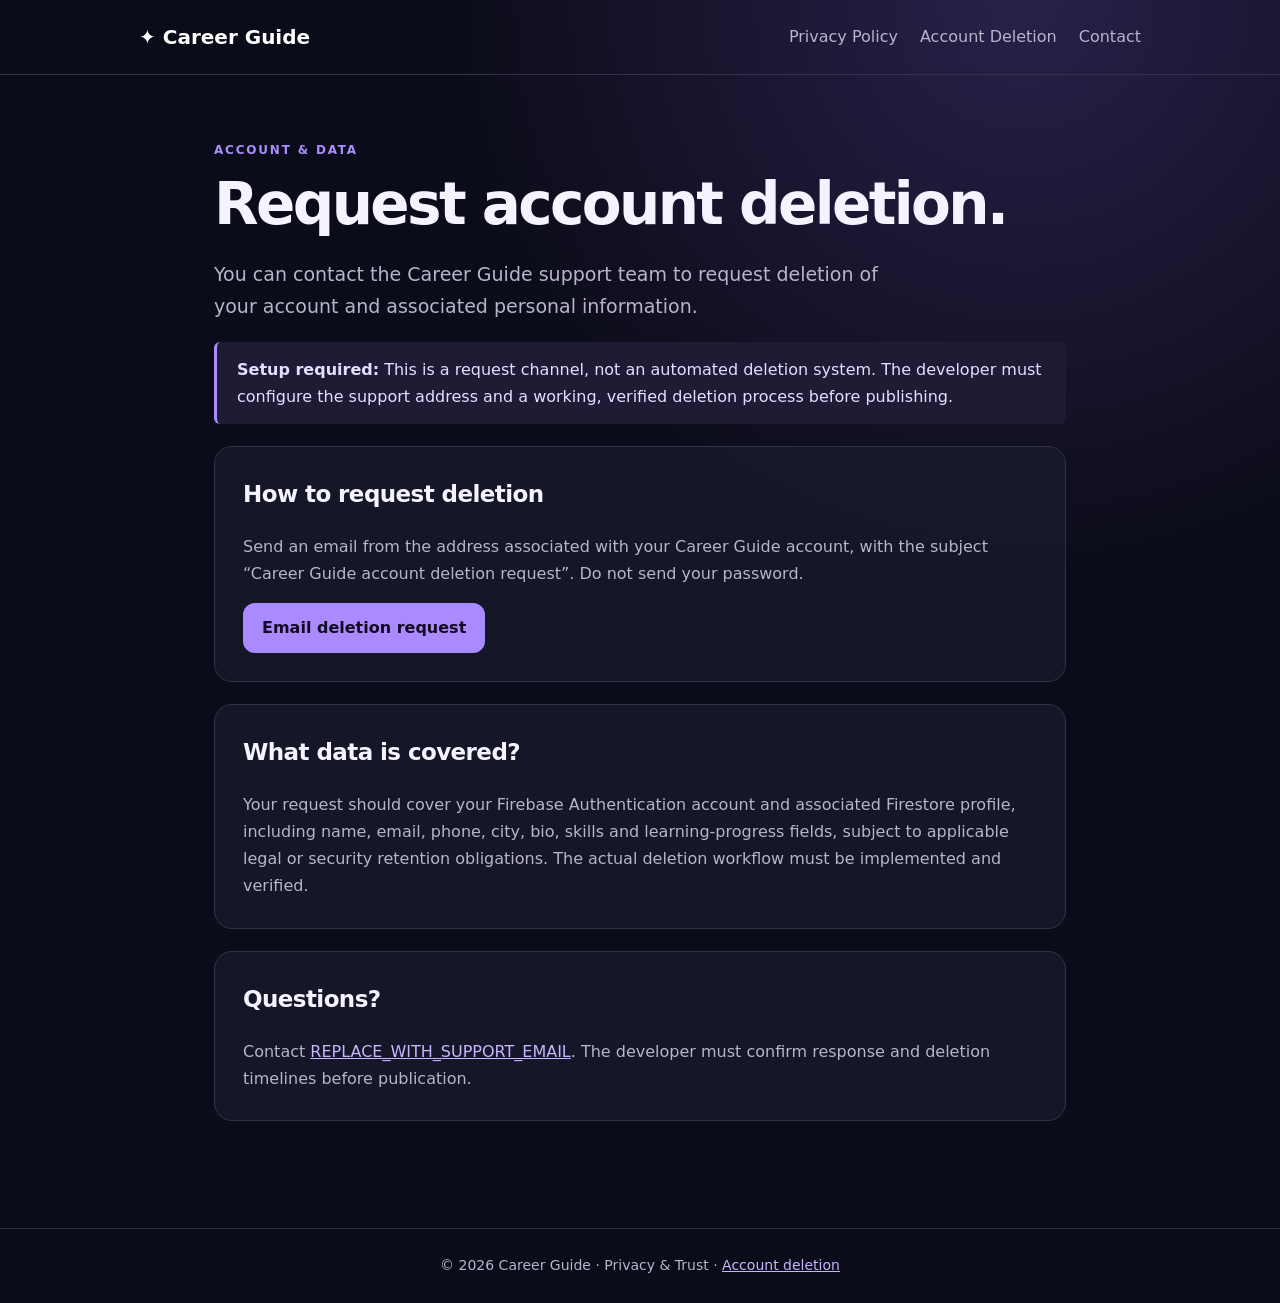
==== deletion.html @ 3474702f "Add files via upload" ====
<!doctype html><html lang="en"><head><meta charset="utf-8"><meta name="viewport" content="width=device-width,initial-scale=1"><meta name="description" content="Request Career Guide account and data deletion"><title>Account Deletion | Career Guide</title><link rel="stylesheet" href="style.css"></head><body><header><nav><a class="brand" href="index.html">✦ Career Guide</a><div class="links"><a href="index.html">Privacy Policy</a><a href="deletion.html">Account Deletion</a><a href="mailto:REPLACE_WITH_SUPPORT_EMAIL">Contact</a></div></nav></header><main><div class="eyebrow">Account &amp; Data</div><h1>Request account deletion.</h1><p class="intro">You can contact the Career Guide support team to request deletion of your account and associated personal information.</p><div class="notice"><strong>Setup required:</strong> This is a request channel, not an automated deletion system. The developer must configure the support address and a working, verified deletion process before publishing.</div><section class="panel"><h2>How to request deletion</h2><p>Send an email from the address associated with your Career Guide account, with the subject “Career Guide account deletion request”. Do not send your password.</p><a class="button" href="mailto:REPLACE_WITH_SUPPORT_EMAIL?subject=Career%20Guide%20account%20deletion%20request">Email deletion request</a></section><section class="panel"><h2>What data is covered?</h2><p>Your request should cover your Firebase Authentication account and associated Firestore profile, including name, email, phone, city, bio, skills and learning-progress fields, subject to applicable legal or security retention obligations. The actual deletion workflow must be implemented and verified.</p></section><section class="panel"><h2>Questions?</h2><p>Contact <a href="mailto:REPLACE_WITH_SUPPORT_EMAIL">REPLACE_WITH_SUPPORT_EMAIL</a>. The developer must confirm response and deletion timelines before publication.</p></section></main><footer>© 2026 Career Guide · Privacy &amp; Trust · <a href="deletion.html">Account deletion</a></footer></body></html>
---- style.css ----
:root{color-scheme:dark;--bg:#0b0c19;--panel:#17182b;--ink:#f5f3ff;--muted:#b7b4cb;--accent:#aa8cff;--line:#34314a}
*{box-sizing:border-box}html{scroll-behavior:smooth}body{margin:0;background:radial-gradient(circle at 80% 0%,#292049 0%,transparent 35%),var(--bg);color:var(--ink);font:16px/1.7 system-ui,-apple-system,Segoe UI,sans-serif}
a{color:#c7b5ff}header{border-bottom:1px solid var(--line)}nav{max-width:1050px;margin:auto;padding:20px 24px;display:flex;align-items:center;justify-content:space-between;gap:20px;flex-wrap:wrap}nav .brand{font-weight:800;font-size:20px;text-decoration:none;color:white}nav .links{display:flex;gap:22px;flex-wrap:wrap}nav .links a{text-decoration:none;color:var(--muted)}main{max-width:900px;margin:auto;padding:65px 24px 85px}.eyebrow{color:var(--accent);font-weight:700;letter-spacing:.15em;text-transform:uppercase;font-size:12px}h1{font-size:clamp(35px,7vw,58px);line-height:1.13;letter-spacing:-.045em;margin:12px 0 20px}h2{font-size:23px;letter-spacing:-.025em;margin-top:0}p,li{color:var(--muted)}.intro{font-size:19px;max-width:700px}.pill{display:inline-block;border:1px solid var(--line);padding:5px 13px;border-radius:99px;color:#ded6ff;font-size:13px;margin:15px 0 24px}.panel{background:rgba(23,24,43,.88);border:1px solid var(--line);border-radius:18px;padding:28px;margin:22px 0}.panel p:last-child{margin-bottom:0}.notice{border-left:3px solid var(--accent);padding:14px 20px;background:#201b35;color:#e6ddff;border-radius:6px}footer{border-top:1px solid var(--line);padding:25px;text-align:center;color:var(--muted);font-size:14px}.button{display:inline-block;padding:11px 19px;border-radius:12px;background:#a98aff;color:#120b22;font-weight:700;text-decoration:none}.button:hover{background:#c6b2ff}@media(max-width:550px){main{padding-top:45px}.panel{padding:21px}}
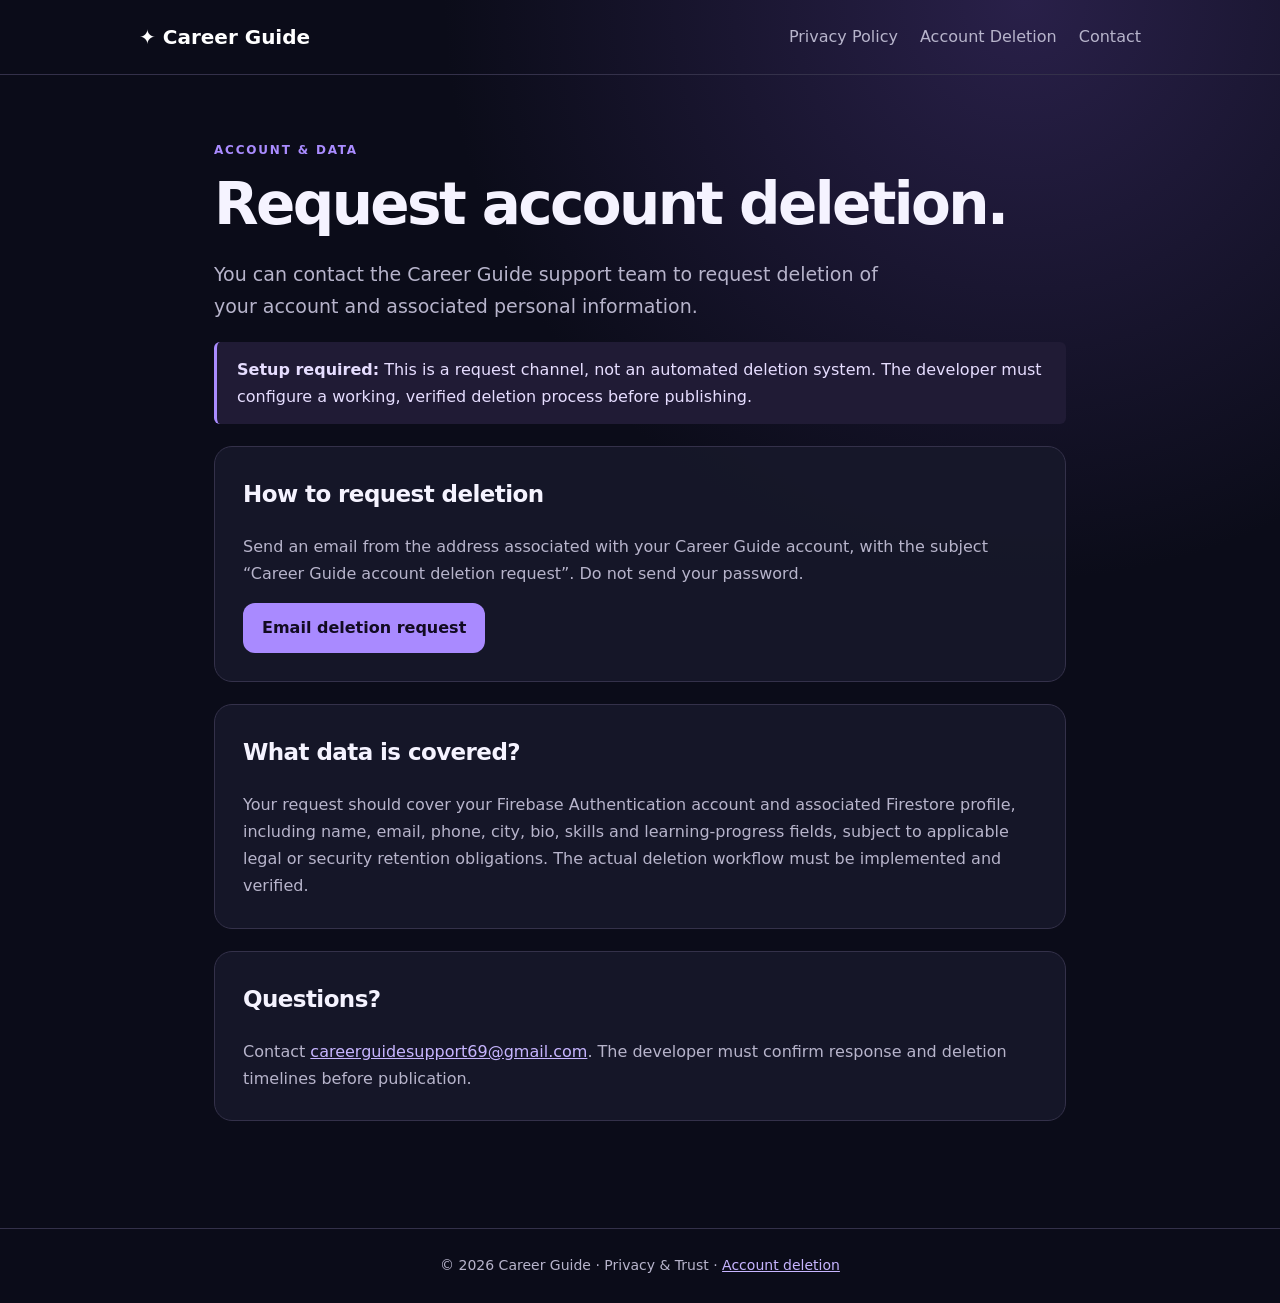
==== commit e44f0b8d: "Refactor deletion.html for improved structure" ====
--- a/deletion.html
+++ b/deletion.html
@@ -1 +1,70 @@
-<!doctype html><html lang="en"><head><meta charset="utf-8"><meta name="viewport" content="width=device-width,initial-scale=1"><meta name="description" content="Request Career Guide account and data deletion"><title>Account Deletion | Career Guide</title><link rel="stylesheet" href="style.css"></head><body><header><nav><a class="brand" href="index.html">✦ Career Guide</a><div class="links"><a href="index.html">Privacy Policy</a><a href="deletion.html">Account Deletion</a><a href="mailto:REPLACE_WITH_SUPPORT_EMAIL">Contact</a></div></nav></header><main><div class="eyebrow">Account &amp; Data</div><h1>Request account deletion.</h1><p class="intro">You can contact the Career Guide support team to request deletion of your account and associated personal information.</p><div class="notice"><strong>Setup required:</strong> This is a request channel, not an automated deletion system. The developer must configure the support address and a working, verified deletion process before publishing.</div><section class="panel"><h2>How to request deletion</h2><p>Send an email from the address associated with your Career Guide account, with the subject “Career Guide account deletion request”. Do not send your password.</p><a class="button" href="mailto:REPLACE_WITH_SUPPORT_EMAIL?subject=Career%20Guide%20account%20deletion%20request">Email deletion request</a></section><section class="panel"><h2>What data is covered?</h2><p>Your request should cover your Firebase Authentication account and associated Firestore profile, including name, email, phone, city, bio, skills and learning-progress fields, subject to applicable legal or security retention obligations. The actual deletion workflow must be implemented and verified.</p></section><section class="panel"><h2>Questions?</h2><p>Contact <a href="mailto:REPLACE_WITH_SUPPORT_EMAIL">REPLACE_WITH_SUPPORT_EMAIL</a>. The developer must confirm response and deletion timelines before publication.</p></section></main><footer>© 2026 Career Guide · Privacy &amp; Trust · <a href="deletion.html">Account deletion</a></footer></body></html>+
+<!doctype html>
+<html lang="en">
+<head>
+<meta charset="utf-8">
+<meta name="viewport" content="width=device-width,initial-scale=1">
+<meta name="description" content="Request Career Guide account and data deletion">
+<title>Account Deletion | Career Guide</title>
+<link rel="stylesheet" href="style.css">
+</head>
+<body>
+<header>
+<nav>
+<a class="brand" href="index.html">✦ Career Guide</a>
+<div class="links">
+<a href="index.html">Privacy Policy</a>
+<a href="deletion.html">Account Deletion</a>
+<a href="mailto:careerguidesupport69@gmail.com">Contact</a>
+</div>
+</nav>
+</header>
+
+<main>
+<div class="eyebrow">Account &amp; Data</div>
+<h1>Request account deletion.</h1>
+
+<p class="intro">
+You can contact the Career Guide support team to request deletion of your account and associated personal information.
+</p>
+
+<div class="notice">
+<strong>Setup required:</strong>
+This is a request channel, not an automated deletion system.
+The developer must configure a working, verified deletion process before publishing.
+</div>
+
+<section class="panel">
+<h2>How to request deletion</h2>
+<p>
+Send an email from the address associated with your Career Guide account, with the subject “Career Guide account deletion request”. Do not send your password.
+</p>
+<a class="button"
+href="mailto:careerguidesupport69@gmail.com?subject=Career%20Guide%20account%20deletion%20request">
+Email deletion request
+</a>
+</section>
+
+<section class="panel">
+<h2>What data is covered?</h2>
+<p>
+Your request should cover your Firebase Authentication account and associated Firestore profile, including name, email, phone, city, bio, skills and learning-progress fields, subject to applicable legal or security retention obligations. The actual deletion workflow must be implemented and verified.
+</p>
+</section>
+
+<section class="panel">
+<h2>Questions?</h2>
+<p>
+Contact
+<a href="mailto:careerguidesupport69@gmail.com">careerguidesupport69@gmail.com</a>.
+The developer must confirm response and deletion timelines before publication.
+</p>
+</section>
+</main>
+
+<footer>
+© 2026 Career Guide · Privacy &amp; Trust ·
+<a href="deletion.html">Account deletion</a>
+</footer>
+</body>
+</html>
